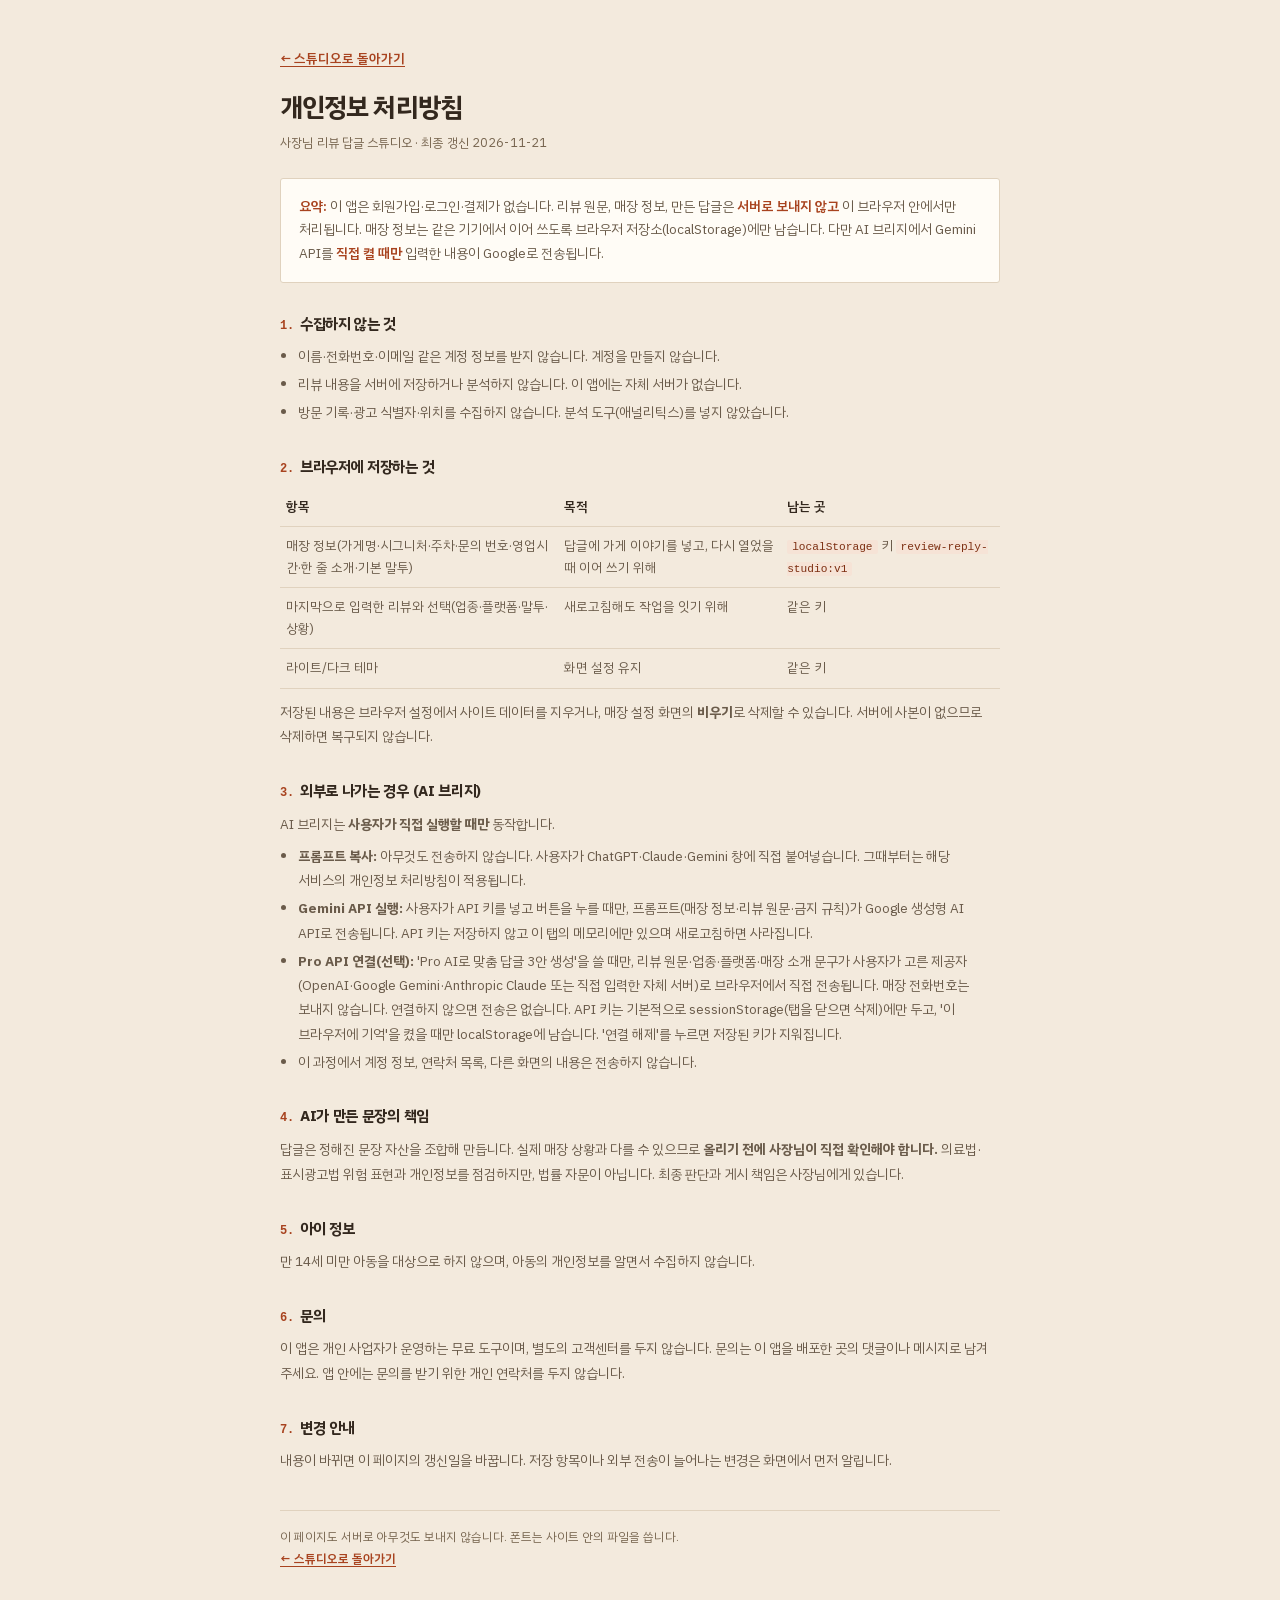
==== privacy.html @ 13970aca "Deploy review-reply-studio static web app (production files only)" ====
<!DOCTYPE html>
<html lang="ko">
<head>
<meta charset="utf-8" />
<meta name="viewport" content="width=device-width, initial-scale=1" />
<title>개인정보 처리방침 — 사장님 리뷰 답글 스튜디오</title>
<meta name="description" content="사장님 리뷰 답글 스튜디오는 리뷰와 매장 정보를 서버로 보내지 않습니다. 무엇을 어디에 저장하고, 어떤 경우에만 외부로 전송되는지 안내합니다." />
<meta name="robots" content="index, follow" />
<meta name="theme-color" content="#f3eadd" />
<link rel="canonical" href="https://marcj81.github.io/review-reply-studio/privacy.html" />
<link rel="icon" href="favicon.svg" type="image/svg+xml" />
<style>
  @font-face{font-family:'PlexKR';src:url('assets/fonts/plexkr-Regular.woff2') format('woff2');font-weight:400;font-style:normal;font-display:swap}
  @font-face{font-family:'PlexKR';src:url('assets/fonts/plexkr-SemiBold.woff2') format('woff2');font-weight:500 600;font-style:normal;font-display:swap}
  @font-face{font-family:'PlexKR';src:url('assets/fonts/plexkr-Bold.woff2') format('woff2');font-weight:700 900;font-style:normal;font-display:swap}
  :root{
    --paper:#f3eadd; --card:#fffcf6; --ink:#33281e; --ink-2:#6a5b4a; --ink-3:#76644e;
    --line:#e0d2be; --accent:#a8431f; --accent-soft:#f6e3d6;
    --font:'PlexKR',-apple-system,BlinkMacSystemFont,'Apple SD Gothic Neo','Malgun Gothic','Noto Sans KR',sans-serif;
  }
  *{box-sizing:border-box}
  html,body{margin:0}
  body{background:var(--paper);color:var(--ink);font-family:var(--font);font-size:16px;line-height:1.75;-webkit-text-size-adjust:100%}
  .doc{max-width:760px;margin:0 auto;padding:44px 20px 72px}
  .back-top{display:inline-block;margin-bottom:20px;font-size:13px;font-weight:600;color:var(--accent);text-decoration:underline;text-underline-offset:3px}
  .back-top:hover{color:var(--ink)}
  h1{font-size:26px;letter-spacing:-.035em;margin:0 0 6px;line-height:1.3}
  .lead{margin:0 0 24px;font-size:12.5px;color:var(--ink-3);letter-spacing:.01em}
  .box{border:1px solid var(--line);background:var(--card);border-radius:3px;padding:16px 18px;margin:0 0 28px}
  .box p{margin:0;font-size:13.5px;line-height:1.75;color:var(--ink-2)}
  .box strong{color:var(--accent);font-weight:600}
  h2{font-size:15px;margin:28px 0 8px;letter-spacing:-.02em}
  h2 .no{color:var(--accent);font-weight:600;margin-right:6px;font-family:ui-monospace,Menlo,monospace;font-size:12px}
  p{margin:0 0 7px;font-size:13.5px;line-height:1.85;color:var(--ink-2);word-break:keep-all}
  ul{margin:6px 0 10px;padding-left:18px}
  li{font-size:13.5px;line-height:1.8;color:var(--ink-2);margin-bottom:4px;word-break:keep-all}
  code{font-family:ui-monospace,SFMono-Regular,Menlo,monospace;font-size:0.86em;background:var(--accent-soft);color:#7d2f12;padding:1px 5px;border-radius:2px}
  a{color:var(--accent);text-underline-offset:3px}
  table{width:100%;border-collapse:collapse;margin:8px 0 12px;font-size:13px}
  th,td{border-bottom:1px solid var(--line);padding:8px 6px;text-align:left;vertical-align:top;color:var(--ink-2);line-height:1.7}
  th{font-weight:600;color:var(--ink);white-space:nowrap}
  .foot{margin-top:36px;padding-top:16px;border-top:1px solid var(--line);font-size:12px;color:var(--ink-3);line-height:1.8}
  .foot a{font-weight:600}
  @media (max-width:480px){ .doc{padding:30px 16px 60px} h1{font-size:22px} th{white-space:normal} }
</style>
</head>
<body>
<main class="doc">
  <a class="back-top" href="./">← 스튜디오로 돌아가기</a>
  <h1>개인정보 처리방침</h1>
  <p class="lead">사장님 리뷰 답글 스튜디오 · 최종 갱신 2026-11-21</p>

  <div class="box">
    <p><strong>요약:</strong> 이 앱은 회원가입·로그인·결제가 없습니다. 리뷰 원문, 매장 정보, 만든 답글은
    <strong>서버로 보내지 않고</strong> 이 브라우저 안에서만 처리됩니다. 매장 정보는 같은 기기에서 이어 쓰도록
    브라우저 저장소(localStorage)에만 남습니다. 다만 AI 브리지에서 Gemini API를 <strong>직접 켤 때만</strong>
    입력한 내용이 Google로 전송됩니다.</p>
  </div>

  <h2><span class="no">1.</span>수집하지 않는 것</h2>
  <ul>
    <li>이름·전화번호·이메일 같은 계정 정보를 받지 않습니다. 계정을 만들지 않습니다.</li>
    <li>리뷰 내용을 서버에 저장하거나 분석하지 않습니다. 이 앱에는 자체 서버가 없습니다.</li>
    <li>방문 기록·광고 식별자·위치를 수집하지 않습니다. 분석 도구(애널리틱스)를 넣지 않았습니다.</li>
  </ul>

  <h2><span class="no">2.</span>브라우저에 저장하는 것</h2>
  <table>
    <thead><tr><th>항목</th><th>목적</th><th>남는 곳</th></tr></thead>
    <tbody>
      <tr><td>매장 정보(가게명·시그니처·주차·문의 번호·영업시간·한 줄 소개·기본 말투)</td><td>답글에 가게 이야기를 넣고, 다시 열었을 때 이어 쓰기 위해</td><td><code>localStorage</code> 키 <code>review-reply-studio:v1</code></td></tr>
      <tr><td>마지막으로 입력한 리뷰와 선택(업종·플랫폼·말투·상황)</td><td>새로고침해도 작업을 잇기 위해</td><td>같은 키</td></tr>
      <tr><td>라이트/다크 테마</td><td>화면 설정 유지</td><td>같은 키</td></tr>
    </tbody>
  </table>
  <p>저장된 내용은 브라우저 설정에서 사이트 데이터를 지우거나, 매장 설정 화면의 <strong>비우기</strong>로 삭제할 수 있습니다. 서버에 사본이 없으므로 삭제하면 복구되지 않습니다.</p>

  <h2><span class="no">3.</span>외부로 나가는 경우 (AI 브리지)</h2>
  <p>AI 브리지는 <strong>사용자가 직접 실행할 때만</strong> 동작합니다.</p>
  <ul>
    <li><strong>프롬프트 복사:</strong> 아무것도 전송하지 않습니다. 사용자가 ChatGPT·Claude·Gemini 창에 직접 붙여넣습니다. 그때부터는 해당 서비스의 개인정보 처리방침이 적용됩니다.</li>
    <li><strong>Gemini API 실행:</strong> 사용자가 API 키를 넣고 버튼을 누를 때만, 프롬프트(매장 정보·리뷰 원문·금지 규칙)가 Google 생성형 AI API로 전송됩니다. API 키는 저장하지 않고 이 탭의 메모리에만 있으며 새로고침하면 사라집니다.</li>
    <li><strong>Pro API 연결(선택):</strong> 'Pro AI로 맞춤 답글 3안 생성'을 쓸 때만, 리뷰 원문·업종·플랫폼·매장 소개 문구가 사용자가 고른 제공자(OpenAI·Google Gemini·Anthropic Claude 또는 직접 입력한 자체 서버)로 브라우저에서 직접 전송됩니다. 매장 전화번호는 보내지 않습니다. 연결하지 않으면 전송은 없습니다. API 키는 기본적으로 sessionStorage(탭을 닫으면 삭제)에만 두고, '이 브라우저에 기억'을 켰을 때만 localStorage에 남습니다. '연결 해제'를 누르면 저장된 키가 지워집니다.</li>
    <li>이 과정에서 계정 정보, 연락처 목록, 다른 화면의 내용은 전송하지 않습니다.</li>
  </ul>

  <h2><span class="no">4.</span>AI가 만든 문장의 책임</h2>
  <p>답글은 정해진 문장 자산을 조합해 만듭니다. 실제 매장 상황과 다를 수 있으므로 <strong>올리기 전에 사장님이 직접 확인해야 합니다.</strong> 의료법·표시광고법 위험 표현과 개인정보를 점검하지만, 법률 자문이 아닙니다. 최종 판단과 게시 책임은 사장님에게 있습니다.</p>

  <h2><span class="no">5.</span>아이 정보</h2>
  <p>만 14세 미만 아동을 대상으로 하지 않으며, 아동의 개인정보를 알면서 수집하지 않습니다.</p>

  <h2><span class="no">6.</span>문의</h2>
  <p>이 앱은 개인 사업자가 운영하는 무료 도구이며, 별도의 고객센터를 두지 않습니다. 문의는 이 앱을 배포한 곳의 댓글이나 메시지로 남겨 주세요. 앱 안에는 문의를 받기 위한 개인 연락처를 두지 않습니다.</p>

  <h2><span class="no">7.</span>변경 안내</h2>
  <p>내용이 바뀌면 이 페이지의 갱신일을 바꿉니다. 저장 항목이나 외부 전송이 늘어나는 변경은 화면에서 먼저 알립니다.</p>

  <p class="foot">이 페이지도 서버로 아무것도 보내지 않습니다. 폰트는 사이트 안의 파일을 씁니다.<br />
  <a href="./">← 스튜디오로 돌아가기</a></p>
</main>
</body>
</html>
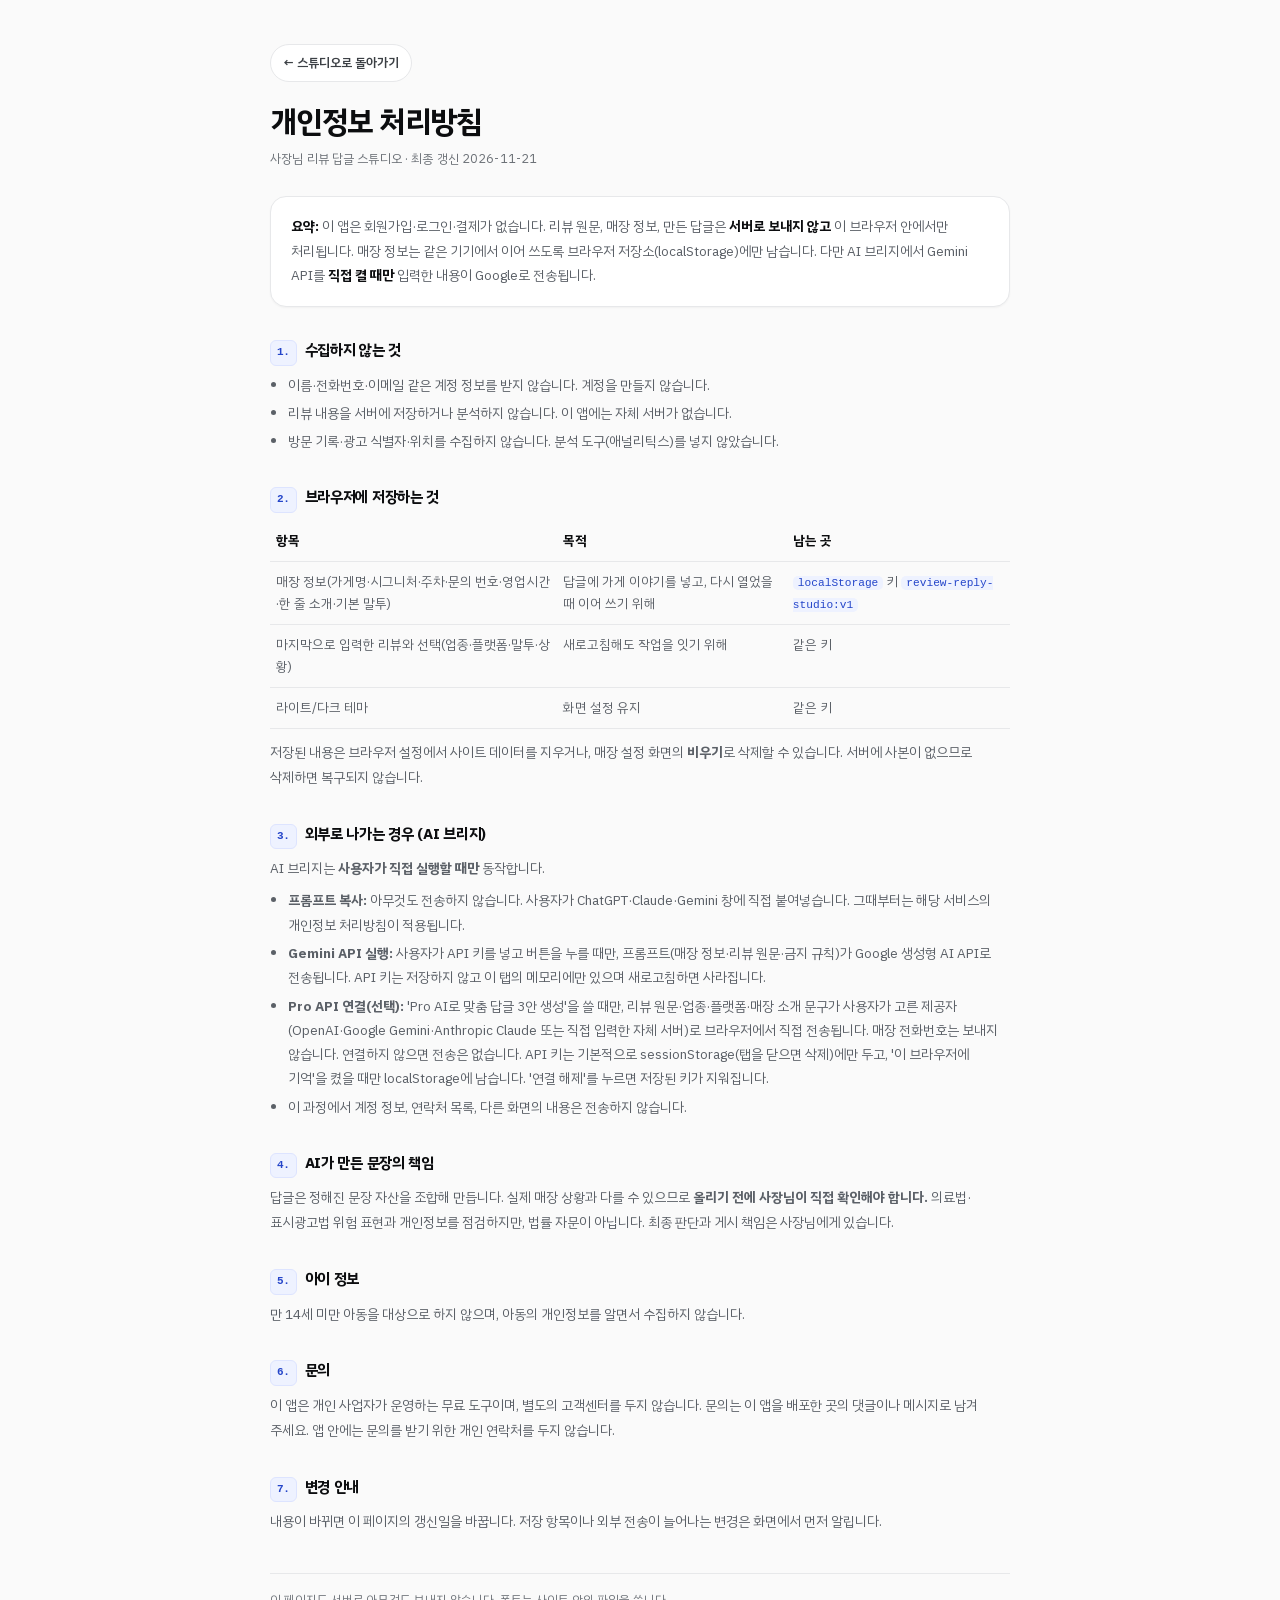
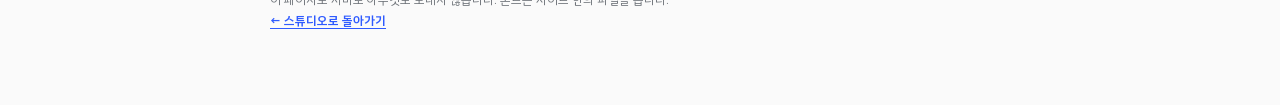
==== commit 880c1c36: "Redesign: A-direction Crisp Bento — white surface #FAFAFA/#FFFFFF, 16px radius, single cobalt #2F5BF" ====
--- a/privacy.html
+++ b/privacy.html
@@ -6,7 +6,7 @@
 <title>개인정보 처리방침 — 사장님 리뷰 답글 스튜디오</title>
 <meta name="description" content="사장님 리뷰 답글 스튜디오는 리뷰와 매장 정보를 서버로 보내지 않습니다. 무엇을 어디에 저장하고, 어떤 경우에만 외부로 전송되는지 안내합니다." />
 <meta name="robots" content="index, follow" />
-<meta name="theme-color" content="#f3eadd" />
+<meta name="theme-color" content="#FAFAFA" />
 <link rel="canonical" href="https://marcj81.github.io/review-reply-studio/privacy.html" />
 <link rel="icon" href="favicon.svg" type="image/svg+xml" />
 <style>
@@ -14,34 +14,39 @@
   @font-face{font-family:'PlexKR';src:url('assets/fonts/plexkr-SemiBold.woff2') format('woff2');font-weight:500 600;font-style:normal;font-display:swap}
   @font-face{font-family:'PlexKR';src:url('assets/fonts/plexkr-Bold.woff2') format('woff2');font-weight:700 900;font-style:normal;font-display:swap}
   :root{
-    --paper:#f3eadd; --card:#fffcf6; --ink:#33281e; --ink-2:#6a5b4a; --ink-3:#76644e;
-    --line:#e0d2be; --accent:#a8431f; --accent-soft:#f6e3d6;
+    --bg:#FAFAFA; --card:#FFFFFF; --surface-2:#F5F6F7; --ink:#0C0D0F; --ink-2:#5B6067; --ink-3:#6B7076;
+    --line:#E7E8EA; --line-strong:#D7D9DD; --accent:#2F5BFF; --accent-soft:#EEF2FF; --accent-line:#DDE4FF; --accent-text:#2445C9;
     --font:'PlexKR',-apple-system,BlinkMacSystemFont,'Apple SD Gothic Neo','Malgun Gothic','Noto Sans KR',sans-serif;
+    --mono:ui-monospace,SFMono-Regular,Menlo,Consolas,monospace;
+  }
+  @media (prefers-color-scheme: dark){
+    :root{--bg:#0B0C0E;--card:#131519;--surface-2:#191C21;--ink:#F2F3F5;--ink-2:#A8AEB8;--ink-3:#949BA6;
+      --line:#262A31;--line-strong:#343A43;--accent:#8AA4FF;--accent-soft:#161C33;--accent-line:#26305A;--accent-text:#A9BCFF;}
   }
   *{box-sizing:border-box}
   html,body{margin:0}
-  body{background:var(--paper);color:var(--ink);font-family:var(--font);font-size:16px;line-height:1.75;-webkit-text-size-adjust:100%}
-  .doc{max-width:760px;margin:0 auto;padding:44px 20px 72px}
-  .back-top{display:inline-block;margin-bottom:20px;font-size:13px;font-weight:600;color:var(--accent);text-decoration:underline;text-underline-offset:3px}
-  .back-top:hover{color:var(--ink)}
-  h1{font-size:26px;letter-spacing:-.035em;margin:0 0 6px;line-height:1.3}
-  .lead{margin:0 0 24px;font-size:12.5px;color:var(--ink-3);letter-spacing:.01em}
-  .box{border:1px solid var(--line);background:var(--card);border-radius:3px;padding:16px 18px;margin:0 0 28px}
-  .box p{margin:0;font-size:13.5px;line-height:1.75;color:var(--ink-2)}
-  .box strong{color:var(--accent);font-weight:600}
-  h2{font-size:15px;margin:28px 0 8px;letter-spacing:-.02em}
-  h2 .no{color:var(--accent);font-weight:600;margin-right:6px;font-family:ui-monospace,Menlo,monospace;font-size:12px}
+  body{background:var(--bg);color:var(--ink);font-family:var(--font);font-size:16px;line-height:1.75;-webkit-text-size-adjust:100%;-webkit-font-smoothing:antialiased}
+  .doc{max-width:780px;margin:0 auto;padding:44px 20px 72px}
+  .back-top{display:inline-flex;align-items:center;gap:6px;margin-bottom:22px;font-size:12.5px;font-weight:600;color:#3C4045;text-decoration:none;border:1px solid var(--line);background:var(--card);padding:7px 12px;border-radius:999px}
+  .back-top:hover{color:var(--ink);border-color:var(--line-strong)}
+  h1{font-size:30px;font-weight:800;letter-spacing:-.04em;margin:0 0 8px;line-height:1.18}
+  .lead{margin:0 0 26px;font-size:12.5px;color:var(--ink-3);letter-spacing:.01em}
+  .box{border:1px solid var(--line);background:var(--card);border-radius:16px;padding:18px 20px;margin:0 0 30px;box-shadow:0 1px 2px rgba(12,13,15,.04)}
+  .box p{margin:0;font-size:13.5px;line-height:1.8;color:var(--ink-2)}
+  .box strong{color:var(--ink);font-weight:700}
+  h2{font-size:15px;font-weight:700;margin:30px 0 8px;letter-spacing:-.02em;display:flex;align-items:baseline;gap:8px}
+  h2 .no{color:var(--accent-text);font-weight:700;font-family:var(--mono);font-size:11px;background:var(--accent-soft);border:1px solid var(--accent-line);border-radius:6px;padding:2px 6px}
   p{margin:0 0 7px;font-size:13.5px;line-height:1.85;color:var(--ink-2);word-break:keep-all}
   ul{margin:6px 0 10px;padding-left:18px}
   li{font-size:13.5px;line-height:1.8;color:var(--ink-2);margin-bottom:4px;word-break:keep-all}
-  code{font-family:ui-monospace,SFMono-Regular,Menlo,monospace;font-size:0.86em;background:var(--accent-soft);color:#7d2f12;padding:1px 5px;border-radius:2px}
+  code{font-family:var(--mono);font-size:.86em;background:var(--accent-soft);color:var(--accent-text);padding:1px 5px;border-radius:5px}
   a{color:var(--accent);text-underline-offset:3px}
   table{width:100%;border-collapse:collapse;margin:8px 0 12px;font-size:13px}
-  th,td{border-bottom:1px solid var(--line);padding:8px 6px;text-align:left;vertical-align:top;color:var(--ink-2);line-height:1.7}
-  th{font-weight:600;color:var(--ink);white-space:nowrap}
-  .foot{margin-top:36px;padding-top:16px;border-top:1px solid var(--line);font-size:12px;color:var(--ink-3);line-height:1.8}
+  th,td{border-bottom:1px solid var(--line);padding:9px 6px;text-align:left;vertical-align:top;color:var(--ink-2);line-height:1.7}
+  th{font-weight:700;color:var(--ink);white-space:nowrap}
+  .foot{margin-top:38px;padding-top:16px;border-top:1px solid var(--line);font-size:12px;color:var(--ink-3);line-height:1.8}
   .foot a{font-weight:600}
-  @media (max-width:480px){ .doc{padding:30px 16px 60px} h1{font-size:22px} th{white-space:normal} }
+  @media (max-width:480px){ .doc{padding:30px 16px 60px} h1{font-size:24px} th{white-space:normal} }
 </style>
 </head>
 <body>
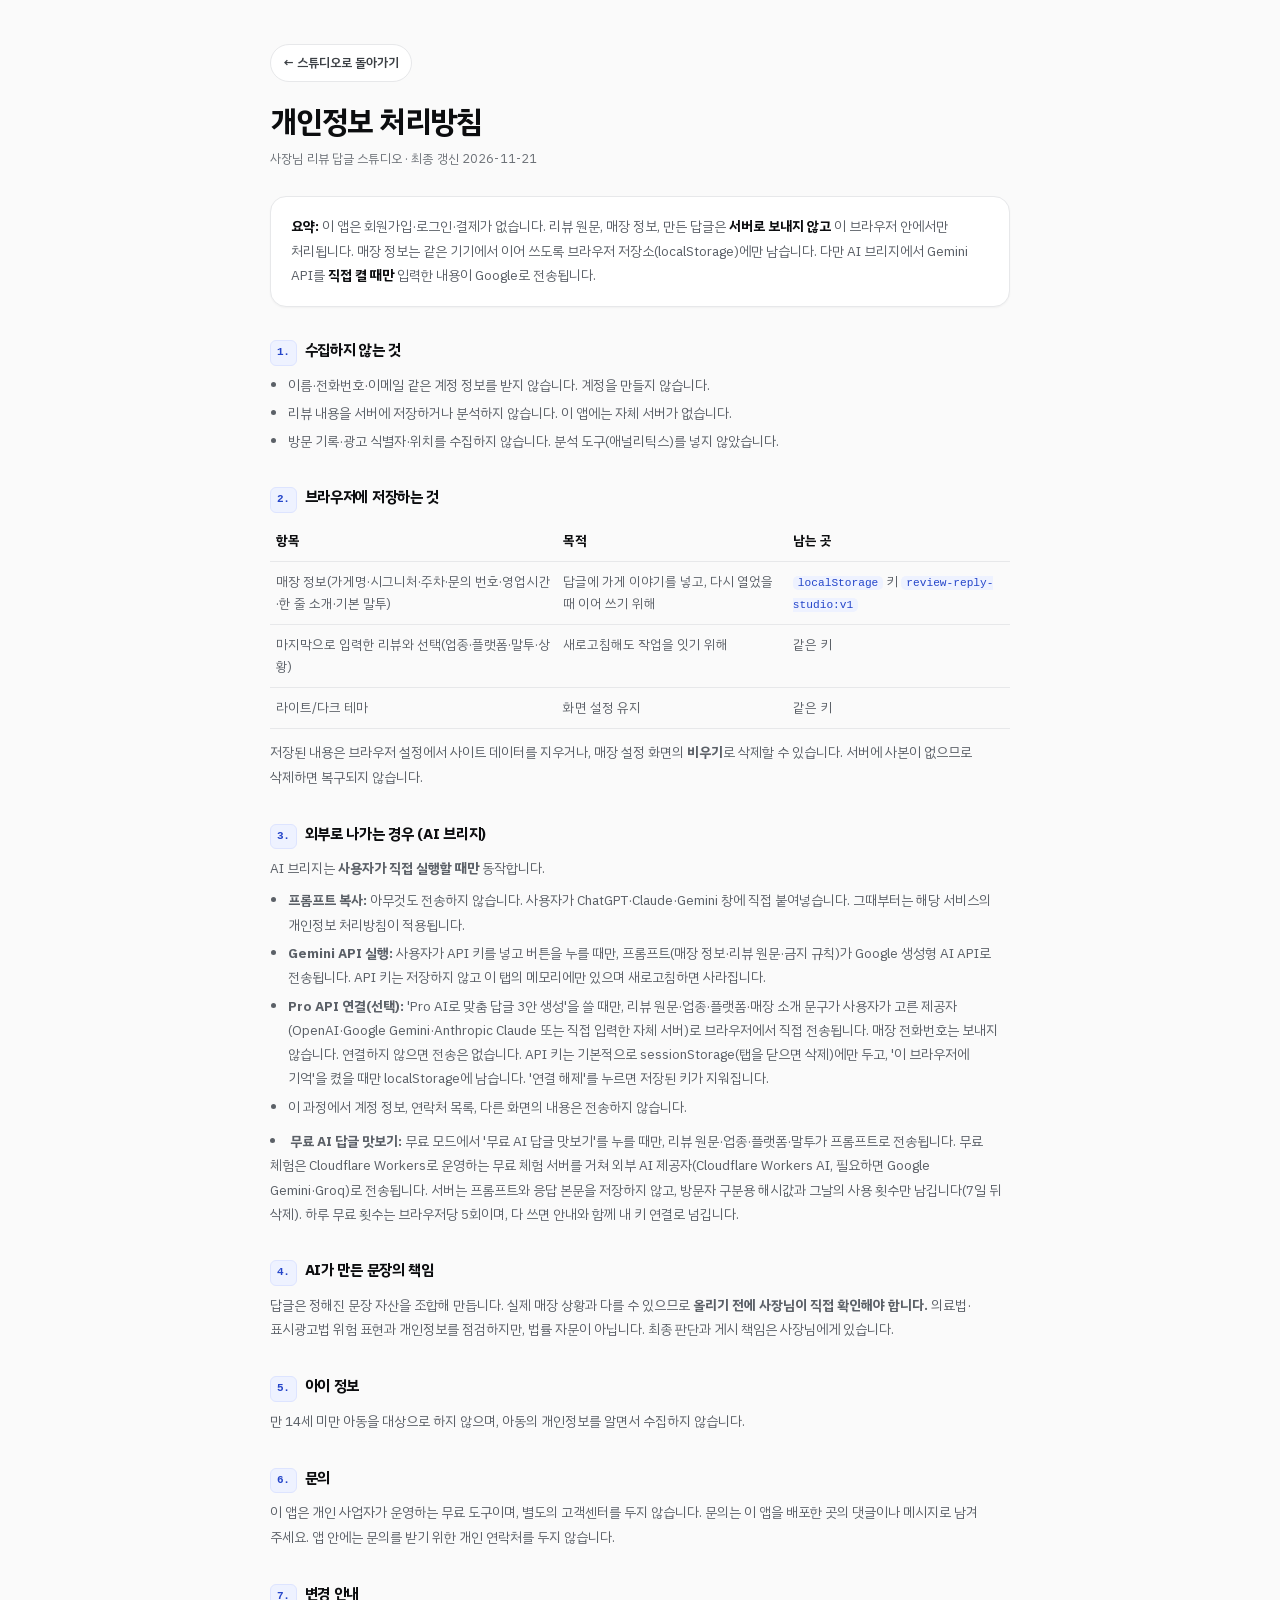
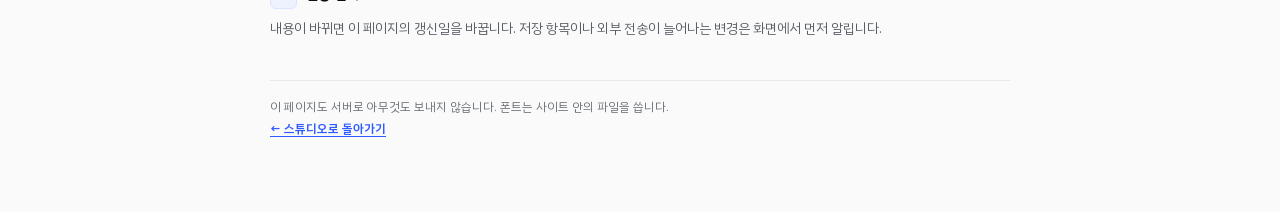
==== commit ce03cb6b: "2차 OSS·무료 AI 연결: SVG 최적화/문체 진단/감성 판정/N-gram 묶음/고해상도 ZIP/AI 누끼/MP4 렌더 + 무료 AI 맛보기" ====
--- a/privacy.html
+++ b/privacy.html
@@ -89,6 +89,7 @@
     <li>이 과정에서 계정 정보, 연락처 목록, 다른 화면의 내용은 전송하지 않습니다.</li>
   </ul>
 
+    <li><strong>무료 AI 답글 맛보기:</strong> 무료 모드에서 '무료 AI 답글 맛보기'를 누를 때만, 리뷰 원문·업종·플랫폼·말투가 프롬프트로 전송됩니다. 무료 체험은 Cloudflare Workers로 운영하는 무료 체험 서버를 거쳐 외부 AI 제공자(Cloudflare Workers AI, 필요하면 Google Gemini·Groq)로 전송됩니다. 서버는 프롬프트와 응답 본문을 저장하지 않고, 방문자 구분용 해시값과 그날의 사용 횟수만 남깁니다(7일 뒤 삭제). 하루 무료 횟수는 브라우저당 5회이며, 다 쓰면 안내와 함께 내 키 연결로 넘깁니다.</li>
   <h2><span class="no">4.</span>AI가 만든 문장의 책임</h2>
   <p>답글은 정해진 문장 자산을 조합해 만듭니다. 실제 매장 상황과 다를 수 있으므로 <strong>올리기 전에 사장님이 직접 확인해야 합니다.</strong> 의료법·표시광고법 위험 표현과 개인정보를 점검하지만, 법률 자문이 아닙니다. 최종 판단과 게시 책임은 사장님에게 있습니다.</p>
 
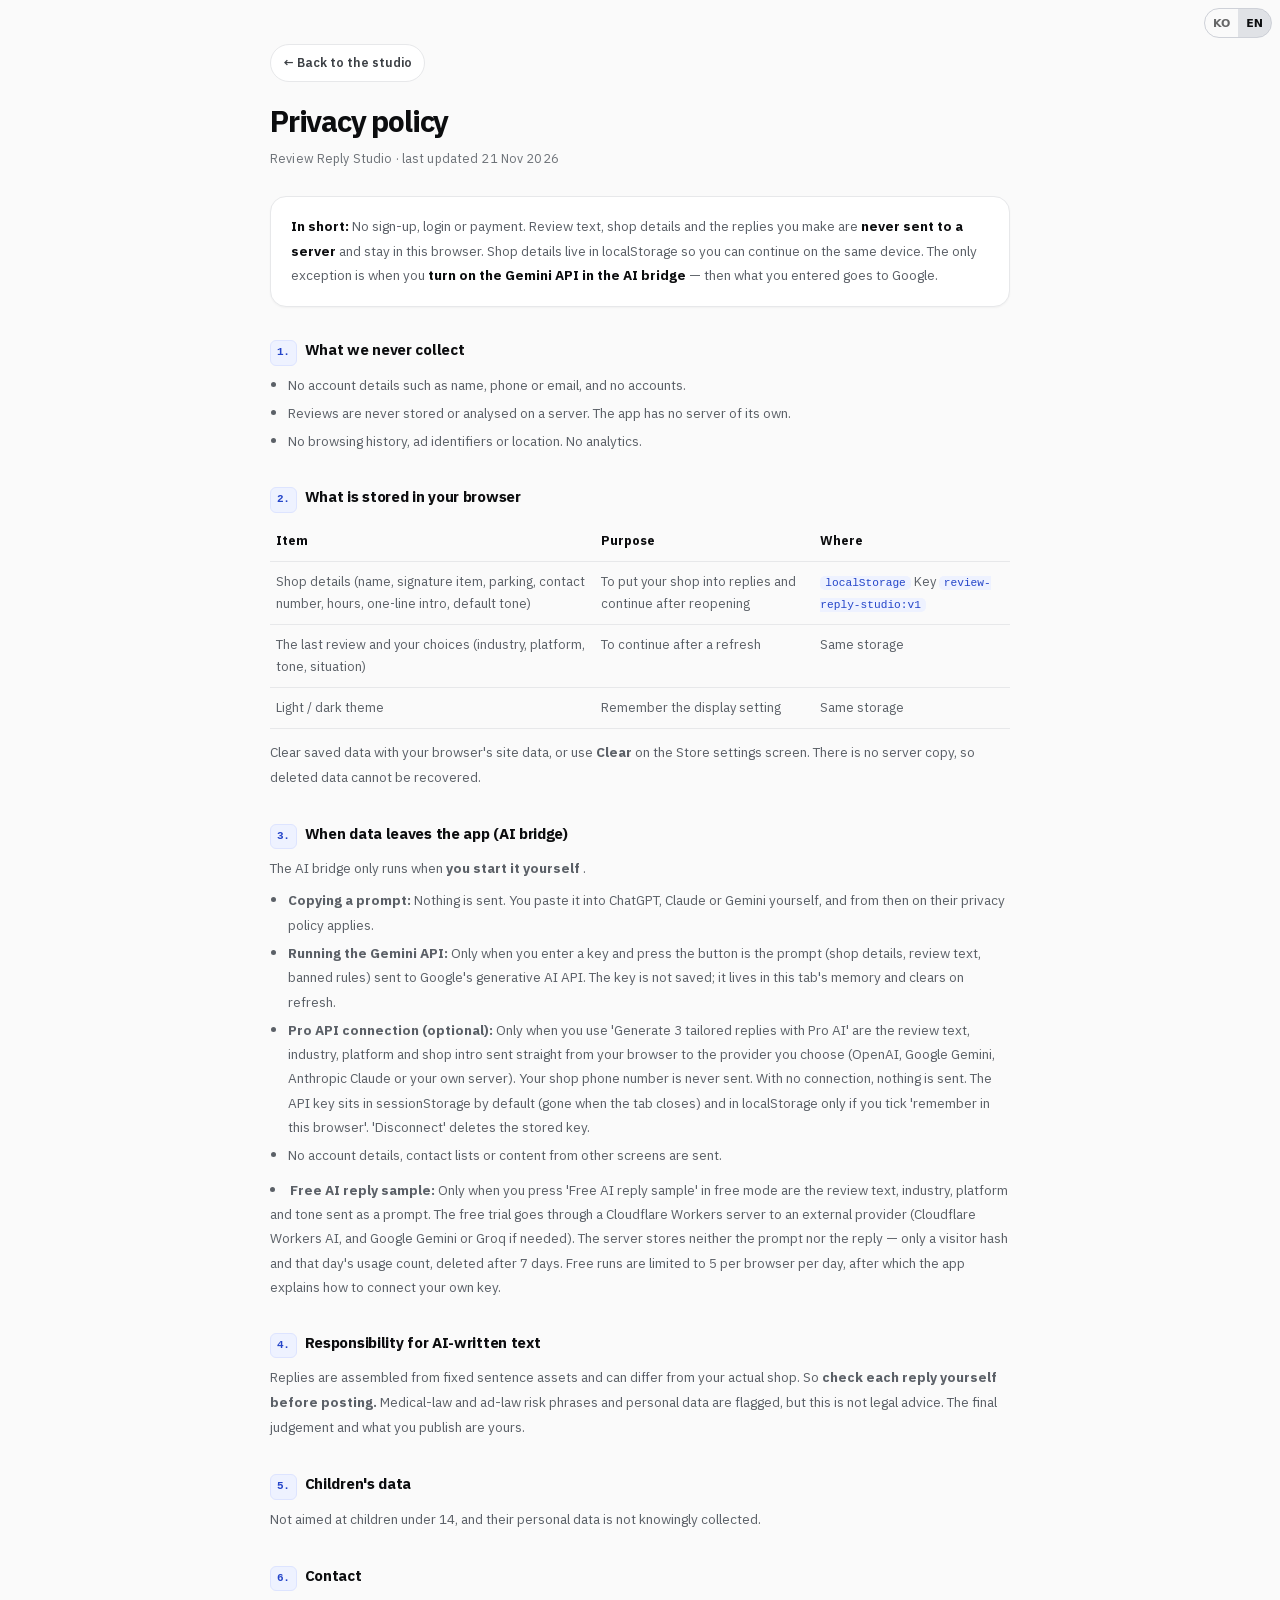
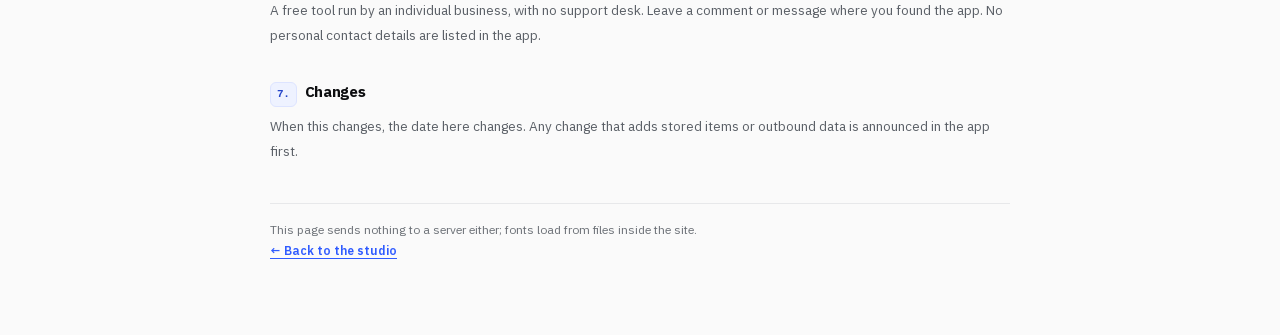
==== commit 9ec56739: "다국어 지원(한/영): KO·EN 토글·문구 사전·영어 답글/사유서 생성 - 언어 결정: ?lang= → localStorage(onetap_lang) → navigator.lan" ====
--- a/privacy.html
+++ b/privacy.html
@@ -3,6 +3,8 @@
 <head>
 <meta charset="utf-8" />
 <meta name="viewport" content="width=device-width, initial-scale=1" />
+<script src="i18n-strings.js"></script>
+<script src="engines/i18n.js"></script>
 <title>개인정보 처리방침 — 사장님 리뷰 답글 스튜디오</title>
 <meta name="description" content="사장님 리뷰 답글 스튜디오는 리뷰와 매장 정보를 서버로 보내지 않습니다. 무엇을 어디에 저장하고, 어떤 경우에만 외부로 전송되는지 안내합니다." />
 <meta name="robots" content="index, follow" />
